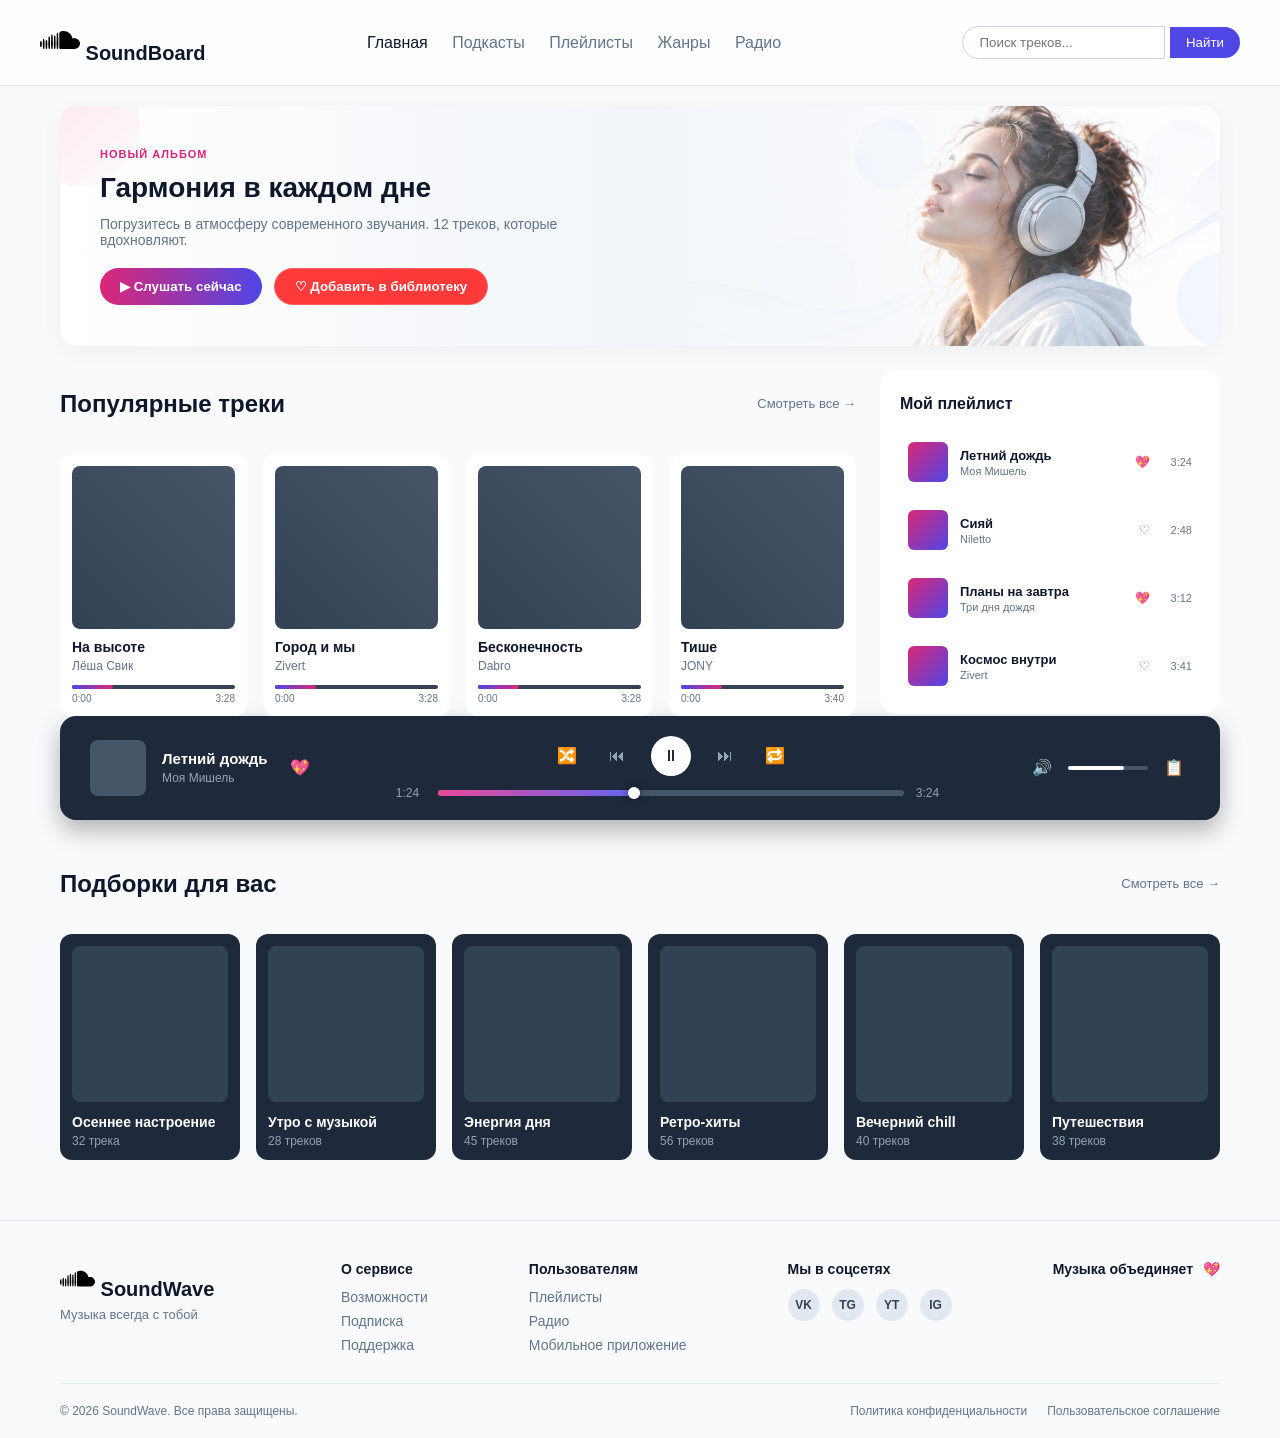
==== lab-6/index.html @ e3c17a2d "6" ====
<!DOCTYPE html>
<html lang="ru">
<head>
    <meta charset="UTF-8">
    <meta name="viewport" content="width=device-width, initial-scale=1.0">
    <title>SoundBoard - Музыкальный плеер</title>
    <link rel="stylesheet" href="css/style.css">
</head>
<body>

    <header class="site-header">
        <div class="logo">
            <span class="logo-icon"><img src="images/logo.svg"></span> SoundBoard
        </div>
        <nav class="nav-links">
            <a href="#" class="active">Главная</a>
            <a href="#">Подкасты</a>
            <a href="#">Плейлисты</a>
            <a href="#">Жанры</a>
            <a href="#">Радио</a>
        </nav>
        <div class="search-box">
            <input type="text" placeholder="Поиск треков...">
            <button class="btn-search">Найти</button>
        </div>
    </header>

    <main class="main-container">
        
        <section class="promo-banner">
            <div class="promo-banner-content">
                <span class="badge">НОВЫЙ АЛЬБОМ</span>
                <h1>Гармония в каждом дне</h1>
                <p>Погрузитесь в атмосферу современного звучания. 12 треков, которые вдохновляют.</p>
                <div class="banner-buttons">
                    <button class="btn-primary" tabindex="0">▶ Слушать сейчас</button>
                    <button class="btn-secondary" tabindex="0">♡ Добавить в библиотеку</button>
                </div>
            </div>
        </section>

        <div class="content-layout">
            
            <section class="tracks-section">
                <div class="section-header">
                    <h2>Популярные треки</h2>
                    <a href="#" class="see-all">Смотреть все →</a>
                </div>
                
                <div class="tracks-grid">
                    <div class="track-card" tabindex="0">
                        <div class="track-cover-wrapper">
                            <div class="track-cover-placeholder"></div>
                            <button class="card-play-btn" tabindex="0">▶</button>
                        </div>
                        <div class="track-info">
                            <h3>На высоте</h3>
                            <p>Лёша Свик</p>
                        </div>
                        <div class="track-audio-control">
                            <div class="mini-progress-bar" tabindex="0">
                                <div class="mini-progress-fill animated-progress"></div>
                            </div>
                            <div class="track-time">
                                <span>0:00</span>
                                <span>3:28</span>
                            </div>
                        </div>
                    </div>

                    <div class="track-card" tabindex="0">
                        <div class="track-cover-wrapper">
                            <div class="track-cover-placeholder"></div>
                            <button class="card-play-btn" tabindex="0">▶</button>
                        </div>
                        <div class="track-info">
                            <h3>Город и мы</h3>
                            <p>Zivert</p>
                        </div>
                        <div class="track-audio-control">
                            <div class="mini-progress-bar" tabindex="0">
                                <div class="mini-progress-fill"></div>
                            </div>
                            <div class="track-time">
                                <span>0:00</span>
                                <span>3:28</span>
                            </div>
                        </div>
                    </div>

                    <div class="track-card" tabindex="0">
                        <div class="track-cover-wrapper">
                            <div class="track-cover-placeholder"></div>
                            <button class="card-play-btn" tabindex="0">▶</button>
                        </div>
                        <div class="track-info">
                            <h3>Бесконечность</h3>
                            <p>Dabro</p>
                        </div>
                        <div class="track-audio-control">
                            <div class="mini-progress-bar" tabindex="0">
                                <div class="mini-progress-fill"></div>
                            </div>
                            <div class="track-time">
                                <span>0:00</span>
                                <span>3:28</span>
                            </div>
                        </div>
                    </div>

                    <div class="track-card" tabindex="0">
                        <div class="track-cover-wrapper">
                            <div class="track-cover-placeholder"></div>
                            <button class="card-play-btn" tabindex="0">▶</button>
                        </div>
                        <div class="track-info">
                            <h3>Тише</h3>
                            <p>JONY</p>
                        </div>
                        <div class="track-audio-control">
                            <div class="mini-progress-bar" tabindex="0">
                                <div class="mini-progress-fill"></div>
                            </div>
                            <div class="track-time">
                                <span>0:00</span>
                                <span>3:40</span>
                            </div>
                        </div>
                    </div>
                </div>
            </section>

            <aside class="sidebar-playlist">
                <div class="sidebar-header">
                    <h2>Мой плейлист</h2>
                    <button class="btn-add-playlist" tabindex="0">+</button>
                </div>
                <ul class="playlist-tracks">
                    <li class="playlist-item" tabindex="0">
                        <div class="mini-cover"></div>
                        <div class="playlist-info">
                            <h4>Летний дождь</h4>
                            <p>Моя Мишель</p>
                        </div>
                        <span class="like-icon">💖</span>
                        <span class="playlist-time">3:24</span>
                    </li>
                    <li class="playlist-item" tabindex="0">
                        <div class="mini-cover"></div>
                        <div class="playlist-info">
                            <h4>Сияй</h4>
                            <p>Niletto</p>
                        </div>
                        <span class="like-icon">♡</span>
                        <span class="playlist-time">2:48</span>
                    </li>
                    <li class="playlist-item" tabindex="0">
                        <div class="mini-cover"></div>
                        <div class="playlist-info">
                            <h4>Планы на завтра</h4>
                            <p>Три дня дождя</p>
                        </div>
                        <span class="like-icon">💖</span>
                        <span class="playlist-time">3:12</span>
                    </li>
                    <li class="playlist-item" tabindex="0">
                        <div class="mini-cover"></div>
                        <div class="playlist-info">
                            <h4>Космос внутри</h4>
                            <p>Zivert</p>
                        </div>
                        <span class="like-icon">♡</span>
                        <span class="playlist-time">3:41</span>
                    </li>
                </ul>
            </aside>

        </div>

        <footer class="player-panel">
            <div class="player-track-info">
                <div class="player-mini-cover" style="background-image: url('images/player-cover.png');"></div>
                <div class="player-text">
                    <h4>Летний дождь</h4>
                    <p>Моя Мишель</p>
                </div>
                <button class="btn-heart-active" tabindex="0">💖</button>
            </div>

            <div class="player-controls-block">
                <div class="player-buttons">
                    <button class="btn-icon" tabindex="0" title="Перемешать">🔀</button>
                    <button class="btn-icon" tabindex="0" title="Назад">⏮</button>
                    <button class="btn-play-pause" tabindex="0" title="Пауза">⏸</button>
                    <button class="btn-icon" tabindex="0" title="Вперед">⏭</button>
                    <button class="btn-icon" tabindex="0" title="Повторить">🔁</button>
                </div>
                <div class="player-progress-container">
                    <span class="player-time">1:24</span>
                    <div class="player-progress-bar" tabindex="0">
                        <div class="player-progress-fill"></div>
                    </div>
                    <span class="player-time">3:24</span>
                </div>
            </div>

            <div class="player-volume-block">
                <button class="btn-icon" tabindex="0">🔊</button>
                <div class="player-volume-bar" tabindex="0">
                    <div class="player-volume-fill"></div>
                </div>
                <button class="btn-icon" tabindex="0" title="Очередь">📋</button>
            </div>
        </footer>

        <section class="selections-section">
            <div class="section-header">
                <h2>Подборки для вас</h2>
                <a href="#" class="see-all">Смотреть все →</a>
            </div>
            
            <div class="selections-grid">
                <div class="selection-card" tabindex="0">
                    <div class="selection-cover" style="background-image: url('images/select1.png');">
                        <button class="selection-play-btn" tabindex="0">▶</button>
                    </div>
                    <div class="selection-info">
                        <h3>Осеннее настроение</h3>
                        <p>32 трека</p>
                    </div>
                </div>
                <div class="selection-card" tabindex="0">
                    <div class="selection-cover" style="background-image: url('images/select2.png');">
                        <button class="selection-play-btn" tabindex="0">▶</button>
                    </div>
                    <div class="selection-info">
                        <h3>Утро с музыкой</h3>
                        <p>28 треков</p>
                    </div>
                </div>

                <div class="selection-card" tabindex="0">
                    <div class="selection-cover" style="background-image: url('images/select3.png');">
                        <button class="selection-play-btn" tabindex="0">▶</button>
                    </div>
                    <div class="selection-info">
                        <h3>Энергия дня</h3>
                        <p>45 треков</p>
                    </div>
                </div>
                
                <div class="selection-card" tabindex="0">
                    <div class="selection-cover" style="background-image: url('images/select4.png');">
                        <button class="selection-play-btn" tabindex="0">▶</button>
                    </div>
                    <div class="selection-info">
                        <h3>Ретро-хиты</h3>
                        <p>56 треков</p>
                    </div>
                </div>
              
                <div class="selection-card" tabindex="0">
                    <div class="selection-cover" style="background-image: url('images/select5.png');">
                        <button class="selection-play-btn" tabindex="0">▶</button>
                    </div>
                    <div class="selection-info">
                        <h3>Вечерний chill</h3>
                        <p>40 треков</p>
                    </div>
                </div>
              
                <div class="selection-card" tabindex="0">
                    <div class="selection-cover" style="background-image: url('images/select6.png');">
                        <button class="selection-play-btn" tabindex="0">▶</button>
                    </div>
                    <div class="selection-info">
                        <h3>Путешествия</h3>
                        <p>38 треков</p>
                    </div>
                </div>
            </div>
        </section>
    </main>

    <footer class="site-footer">
        <div class="footer-top">
            <div class="footer-brand">
                <div class="footer-logo">
                    <span class="footer-logo-icon"><img src="images/logo.svg"></span> SoundWave
                </div>
                <p class="footer-tagline">Музыка всегда с тобой</p>
            </div>
            
            <div class="footer-links-column">
                <h4>О сервисе</h4>
                <ul>
                    <li><a href="#">Возможности</a></li>
                    <li><a href="#">Подписка</a></li>
                    <li><a href="#">Поддержка</a></li>
                </ul>
            </div>

            <div class="footer-links-column">
                <h4>Пользователям</h4>
                <ul>
                    <li><a href="#">Плейлисты</a></li>
                    <li><a href="#">Радио</a></li>
                    <li><a href="#">Мобильное приложение</a></li>
                </ul>
            </div>

            <div class="footer-socials-column">
                <h4>Мы в соцсетях</h4>
                <div class="social-icons">
                    <a href="#" class="social-icon">VK</a>
                    <a href="#" class="social-icon">TG</a>
                    <a href="#" class="social-icon">YT</a>
                    <a href="#" class="social-icon">IG</a>
                </div>
            </div>

            <div class="footer-status-column">
                <span class="status-text">Музыка объединяет <span class="heart-pulse">💖</span></span>
            </div>
        </div>

        <div class="footer-bottom">
            <p>© 2026 SoundWave. Все права защищены.</p>
            <div class="footer-bottom-links">
                <a href="#">Политика конфиденциальности</a>
                <a href="#">Пользовательское соглашение</a>
            </div>
        </div>
    </footer>


</body>
</html>
---- lab-6/css/style.css ----
:root {
    --color-bg: #f8fafc;          
    --color-surface: #ffffff;     
    --color-primary: #4f46e5;    
    --color-accent: #db2777;     
    --color-text: #0f172a;        
    --color-text-muted: #64748b;  
    --gradient-banner: linear-gradient(90deg, #ffffff 0%, #f1f5f9 50%, rgba(241,245,249,0.3) 80%, transparent 100%);
}

body {
    background-color: var(--color-bg);
    color: var(--color-text);
    font-family: Arial, sans-serif;
    margin: 0;
    padding: 0;
}

.main-container {
    max-width: 1200px;
    margin: 0 auto;
    padding: 20px;
    box-sizing: border-box;
}

.site-header {
    display: flex;
    justify-content: space-between;
    align-items: center;
    padding: 20px 40px;
    background-color: rgba(255, 255, 255, 0.8);
    border-bottom: 1px solid #e2e8f0;
}

.logo {
    font-size: 20px;
    font-weight: bold;
}

.logo img {
    height: 40px;
}

.nav-links a {
    color: var(--color-text-muted);
    text-decoration: none;
    margin-right: 20px;
    font-weight: 500;
    transition: color 0.2s;
}

.nav-links a.active, .nav-links a:hover {
    color: var(--color-text);
}

.search-box input {
    padding: 8px 16px;
    border-radius: 20px 0 0 20px;
    background: #ffffff;
    border: 1px solid #cbd5e1;
    color: #0f172a;
    outline: none;
}

.btn-search {
    padding: 8px 16px;
    border-radius: 0 20px 20px 0;
    border: none;
    background: var(--color-primary);
    color: white;
    cursor: pointer;
}

.promo-banner {
    background: var(--gradient-banner), url("../images/promo.png") no-repeat right center / contain;
    background-color: #ffffff;
    color: #0f172a; 
    box-shadow: 0 4px 20px rgba(0, 0, 0, 0.05);
    border-radius: 16px;
    padding: 40px;  
    height: 240px;       
    display: flex;
    align-items: center;
    margin-bottom: 24px;
    overflow: hidden;    
    box-sizing: border-box;
}

.promo-banner {
    position: relative;
}
.promo-banner::before {
    content: '';
    position: absolute;
    top: -40px;
    left: -40px;
    width: 120px;
    height: 120px;
    background: linear-gradient(135deg, var(--color-accent), transparent);
    opacity: 0.15;
    border-radius: 50%;
    pointer-events: none;
}

.promo-banner-content {
    max-width: 50%;
    display: flex;
    flex-direction: column;
    gap: 8px;
}

.promo-banner-content h1 { margin: 4px 0; font-size: 28px; }
.promo-banner-content p { color: var(--color-text-muted); margin: 0 0 12px 0; font-size: 14px; }

.badge {
    font-size: 11px;
    letter-spacing: 1px;
    color: var(--color-accent);
    font-weight: bold;
}

.banner-buttons { display: flex; gap: 12px; }
.banner-buttons button {
    padding: 10px 20px;
    border-radius: 20px;
    border: none;
    cursor: pointer;
    font-weight: bold;
    transition: transform 0.2s ease, box-shadow 0.2s ease;
}

.btn-primary { background: linear-gradient(90deg, var(--color-accent), var(--color-primary)); color: white; }
.btn-secondary { background: rgba(255, 0, 0, 0.767); color: white; border: 1px solid rgba(255,255,255,0.2) !important; }

.banner-buttons button:hover, .banner-buttons button:focus {
    outline: none;
    transform: scale(1.05); 
    box-shadow: 0 4px 15px rgba(236, 72, 153, 0.4);
}

.content-layout {
    display: grid;
    grid-template-columns: 1fr 340px; 
    gap: 24px;
    align-items: start;
}

.section-header {
    display: flex;
    justify-content: space-between;
    align-items: center;
    margin-bottom: 16px;
}
.see-all { color: var(--color-text-muted); text-decoration: none; font-size: 13px; }
.see-all:hover { color: white; }

.tracks-grid {
    display: grid;
    grid-template-columns: repeat(4, 1fr); 
    gap: 16px;
}

.track-card {
    background: var(--color-surface);
    border-radius: 12px;
    padding: 12px;
    box-sizing: border-box;
    display: flex;
    flex-direction: column;
    transition: transform 0.3s cubic-bezier(0.25, 0.8, 0.25, 1), box-shadow 0.3s ease;
}

.track-card:hover, .track-card:focus {
    outline: none;
    transform: translateY(-4px) scale(1.02);
    box-shadow: 0 8px 20px rgba(0, 0, 0, 0.4), 0 0 0 2px var(--color-primary);
}

.track-cover-wrapper {
    position: relative;
    width: 100%;
    aspect-ratio: 1 / 1;
    border-radius: 8px;
    overflow: hidden;
    margin-bottom: 10px;
}

.track-cover-placeholder {
    width: 100%;
    height: 100%;
    background: linear-gradient(45deg, #334155, #475569);
}

.card-play-btn {
    position: absolute;
    top: 50%; left: 50%;
    transform: translate(-50%, -50%) scale(0.8);
    width: 40px; height: 40px;
    border-radius: 50%; border: none;
    background: var(--color-primary);
    color: white; font-size: 14px;
    display: flex; align-items: center; justify-content: center;
    cursor: pointer; opacity: 0;
    transition: opacity 0.2s, transform 0.2s;
}

.track-card:hover .card-play-btn, .track-card:focus .card-play-btn {
    opacity: 1;
    transform: translate(-50%, -50%) scale(1);
}


.track-info h3 { font-size: 14px; margin: 0 0 4px 0; color: var(--color-text); }
.track-info p { font-size: 12px; margin: 0 0 12px 0; color: var(--color-text-muted); }

.track-audio-control {
    margin-top: auto;
    display: flex;
    flex-direction: column;
    gap: 4px;
}

.mini-progress-bar {
    width: 100%; height: 4px;
    background: #334155; border-radius: 2px;
    position: relative; cursor: pointer;
}

.mini-progress-fill {
    width: 25%; height: 100%;
    background: linear-gradient(90deg, var(--color-primary), var(--color-accent));
    border-radius: 2px;
}

.animated-progress {
    animation: playProgress 8s linear infinite alternate;
}

.track-time {
    display: flex; justify-content: space-between;
    font-size: 10px; color: var(--color-text-muted);
}

.sidebar-playlist {
    background: var(--color-surface);
    border-radius: 16px;
    padding: 20px;
    box-sizing: border-box;
}

.sidebar-header {
    display: flex; justify-content: space-between; align-items: center;
    margin-bottom: 16px;
}
.sidebar-header h2 { font-size: 16px; margin: 0; }
.btn-add-playlist {
    background: rgba(255,255,255,0.1); border: none; color: white;
    width: 28px; height: 28px; border-radius: 50%; cursor: pointer;
    font-size: 16px; display: flex; align-items: center; justify-content: center;
}
.btn-add-playlist:hover { background: rgba(255,255,255,0.2); }

.playlist-tracks {
    list-style: none; /* Убрали точки маркеров */
    padding: 0; margin: 0;
    display: flex; flex-direction: column; gap: 12px;
}

.playlist-item {
    display: flex; align-items: center; gap: 12px;
    padding: 8px; border-radius: 8px;
    cursor: pointer;
    transition: background 0.2s;
}
.playlist-item:hover, .playlist-item:focus {
    background: rgba(255, 255, 255, 0.05);
    outline: none;
}

.mini-cover {
    width: 40px; height: 40px; border-radius: 6px;
    background: linear-gradient(135deg, var(--color-accent), var(--color-primary));
}

.player-panel {
    background-color: #1e293b; /* Темный фон панели */
    border-radius: 16px;
    padding: 20px 30px;
    display: flex;
    align-items: center;
    justify-content: space-between;
    margin-bottom: 30px;
    box-shadow: 0 10px 25px rgba(0, 0, 0, 0.3);
}

.player-track-info {
    display: flex;
    align-items: center;
    gap: 16px;
    min-width: 220px;
}

.player-mini-cover {
    width: 56px;
    height: 56px;
    border-radius: 8px;
    background-color: #475569;
    background-size: cover;
    background-position: center;
}

.player-text h4 { margin: 0 0 4px 0; font-size: 15px; color: #ffffff; }
.player-text p { margin: 0; font-size: 12px; color: #94a3b8; }
.btn-heart-active { background: none; border: none; font-size: 16px; cursor: pointer; }

.player-controls-block {
    flex-grow: 1;
    max-width: 550px;
    display: flex;
    flex-direction: column;
    align-items: center;
    gap: 10px;
}

.player-buttons {
    display: flex;
    align-items: center;
    gap: 20px;
}

.btn-icon {
    background: none;
    border: none;
    color: #94a3b8;
    font-size: 16px;
    cursor: pointer;
    transition: color 0.2s, transform 0.2s;
}
.btn-icon:hover, .btn-icon:focus { color: #ffffff; transform: scale(1.1); outline: none; }

.btn-play-pause {
    background: #ffffff;
    color: #1e293b;
    border: none;
    width: 40px;
    height: 40px;
    border-radius: 50%;
    font-size: 16px;
    cursor: pointer;
    display: flex;
    align-items: center;
    justify-content: center;
    transition: transform 0.2s;
    /* Пульсирующая анимация по keyframes из задания */
    animation: pulsePlayButton 2.5s infinite;
}
.btn-play-pause:hover, .btn-play-pause:focus { transform: scale(1.1); outline: none; }

.player-progress-container {
    width: 100%;
    display: flex;
    align-items: center;
    gap: 12px;
}
.player-time { font-size: 12px; color: #94a3b8; min-width: 30px; }

.player-progress-bar {
    flex-grow: 1;
    height: 6px;
    background: #475569;
    border-radius: 3px;
    position: relative;
    cursor: pointer;
}
.player-progress-bar:focus { outline: 1px solid #ffffff; }

.player-progress-fill {
    width: 42%; /* Имитация текущего прогресса */
    height: 100%;
    background: linear-gradient(90deg, #ec4899, #6366f1);
    border-radius: 3px;
    position: relative;
}
/* Белый ползунок-кружок (выполнен псевдоэлементом ::after по заданию) */
.player-progress-fill::after {
    content: '';
    position: absolute;
    right: -6px;
    top: 50%;
    transform: translateY(-50%);
    width: 12px;
    height: 12px;
    background: #ffffff;
    border-radius: 50%;
    box-shadow: 0 0 8px rgba(0, 0, 0, 0.5);
}

.player-volume-block {
    display: flex;
    align-items: center;
    gap: 10px;
    min-width: 160px;
}
.player-volume-bar { width: 80px; height: 4px; background: #475569; border-radius: 2px; cursor: pointer; }
.player-volume-fill { width: 70%; height: 100%; background: #ffffff; border-radius: 2px; }

/* ================= СТИЛИ ДЛЯ СЕКЦИИ ПОДБОРОК = "ПОДБОРКИ ДЛЯ ВАС" ================= */
.selections-section {
    margin-bottom: 40px;
}

.selections-grid {
    display: grid;
    grid-template-columns: repeat(6, 1fr); /* Ровно 6 колонок под макет */
    gap: 16px;
    margin-top: 16px;
}

.selection-card {
    background-color: #1e293b;
    border-radius: 12px;
    padding: 12px;
    box-sizing: border-box;
    display: flex;
    flex-direction: column;
    transition: transform 0.3s cubic-bezier(0.25, 0.8, 0.25, 1), box-shadow 0.3s ease;
}

/* Ховер эффекты без изменения размеров сетки (из условий варианта) */
.selection-card:hover, .selection-card:focus {
    outline: none;
    transform: translateY(-5px);
    box-shadow: 0 10px 20px rgba(0,0,0,0.3), 0 0 0 2px #6366f1;
}

.selection-cover {
    width: 100%;
    aspect-ratio: 1 / 1;
    border-radius: 8px;
    background-color: #334155;
    background-size: cover;
    background-position: center;
    position: relative;
    margin-bottom: 12px;
}

/* Кнопка Play по центру карточки при наведении */
.selection-play-btn {
    position: absolute;
    bottom: 10px; right: 10px;
    width: 36px; height: 36px;
    border-radius: 50%; border: none;
    background: #6366f1; color: white;
    display: flex; align-items: center; justify-content: center;
    cursor: pointer; opacity: 0;
    transform: scale(0.8);
    transition: opacity 0.2s, transform 0.2s;
}
.selection-card:hover .selection-play-btn, .selection-card:focus .selection-play-btn {
    opacity: 1;
    transform: scale(1);
}
.selection-play-btn:hover { background: #4f46e5; transform: scale(1.1) !important; }

.selection-info h3 { font-size: 14px; margin: 0 0 4px 0; color: #ffffff; }
.selection-info p { font-size: 12px; margin: 0; color: #94a3b8; }

.footer-logo img {
    height: 35px;
}

.site-footer {
    background-color: #f8fafc; 
    color: #334155;
    padding: 40px 60px 20px 60px;
    border-top: 1px solid #e2e8f0;
    font-size: 14px;
}

.footer-top {
    display: flex;
    justify-content: space-between;
    align-items: flex-start;
    flex-wrap: wrap;
    gap: 30px;
    padding-bottom: 30px;
    border-bottom: 1px solid #e2e8f0;
}

.footer-brand { min-width: 180px; }
.footer-logo { font-size: 20px; font-weight: bold; color: #0f172a; margin-bottom: 6px; }
.footer-tagline { color: #64748b; margin: 0; font-size: 13px; }

.footer-links-column h4, .footer-socials-column h4 {
    font-size: 14px; color: #0f172a; margin: 0 0 12px 0; font-weight: bold;
}
.footer-links-column ul { list-style: none; padding: 0; margin: 0; display: flex; flex-direction: column; gap: 8px; }
.footer-links-column a { color: #64748b; text-decoration: none; transition: color 0.2s; }
.footer-links-column a:hover { color: #0f172a; }

.social-icons { display: flex; gap: 12px; }
.social-icon {
    width: 32px; height: 32px; border-radius: 50%; background: #e2e8f0;
    display: flex; align-items: center; justify-content: center;
    color: #334155; text-decoration: none; font-size: 12px; font-weight: bold;
    transition: background 0.2s;
}
.social-icon:hover { background: #cbd5e1; }

.footer-status-column {
    display: flex; align-items: center; font-weight: bold; color: #0f172a;
}
.heart-pulse { display: inline-block; margin-left: 6px; color: #ec4899; }

.footer-bottom {
    padding-top: 20px;
    display: flex;
    justify-content: space-between;
    align-items: center;
    font-size: 12px;
    color: #64748b;
}
.footer-bottom p { margin: 0; }
.footer-bottom-links { display: flex; gap: 20px; }
.footer-bottom-links a { color: #64748b; text-decoration: none; }
.footer-bottom-links a:hover { color: #0f172a; }

.playlist-info { flex-grow: 1; }
.playlist-info h4 { font-size: 13px; margin: 0 0 2px 0; color: var(--color-text); }
.playlist-info p { font-size: 11px; margin: 0; color: var(--color-text-muted); }

.like-icon { font-size: 12px; cursor: pointer; color: var(--color-text-muted); }
.playlist-item:hover .like-icon { color: var(--color-accent); }
.playlist-time { font-size: 11px; color: var(--color-text-muted); min-width: 30px; text-align: right; }

@keyframes pulsePlayButton {
    0% { box-shadow: 0 0 0 0 rgba(255, 255, 255, 0.4); }
    70% { box-shadow: 0 0 0 10px rgba(255, 255, 255, 0); }
    100% { box-shadow: 0 0 0 0 rgba(255, 255, 255, 0); }
}

@keyframes playProgress {
    0% { width: 10%; }
    100% { width: 90%; }
}
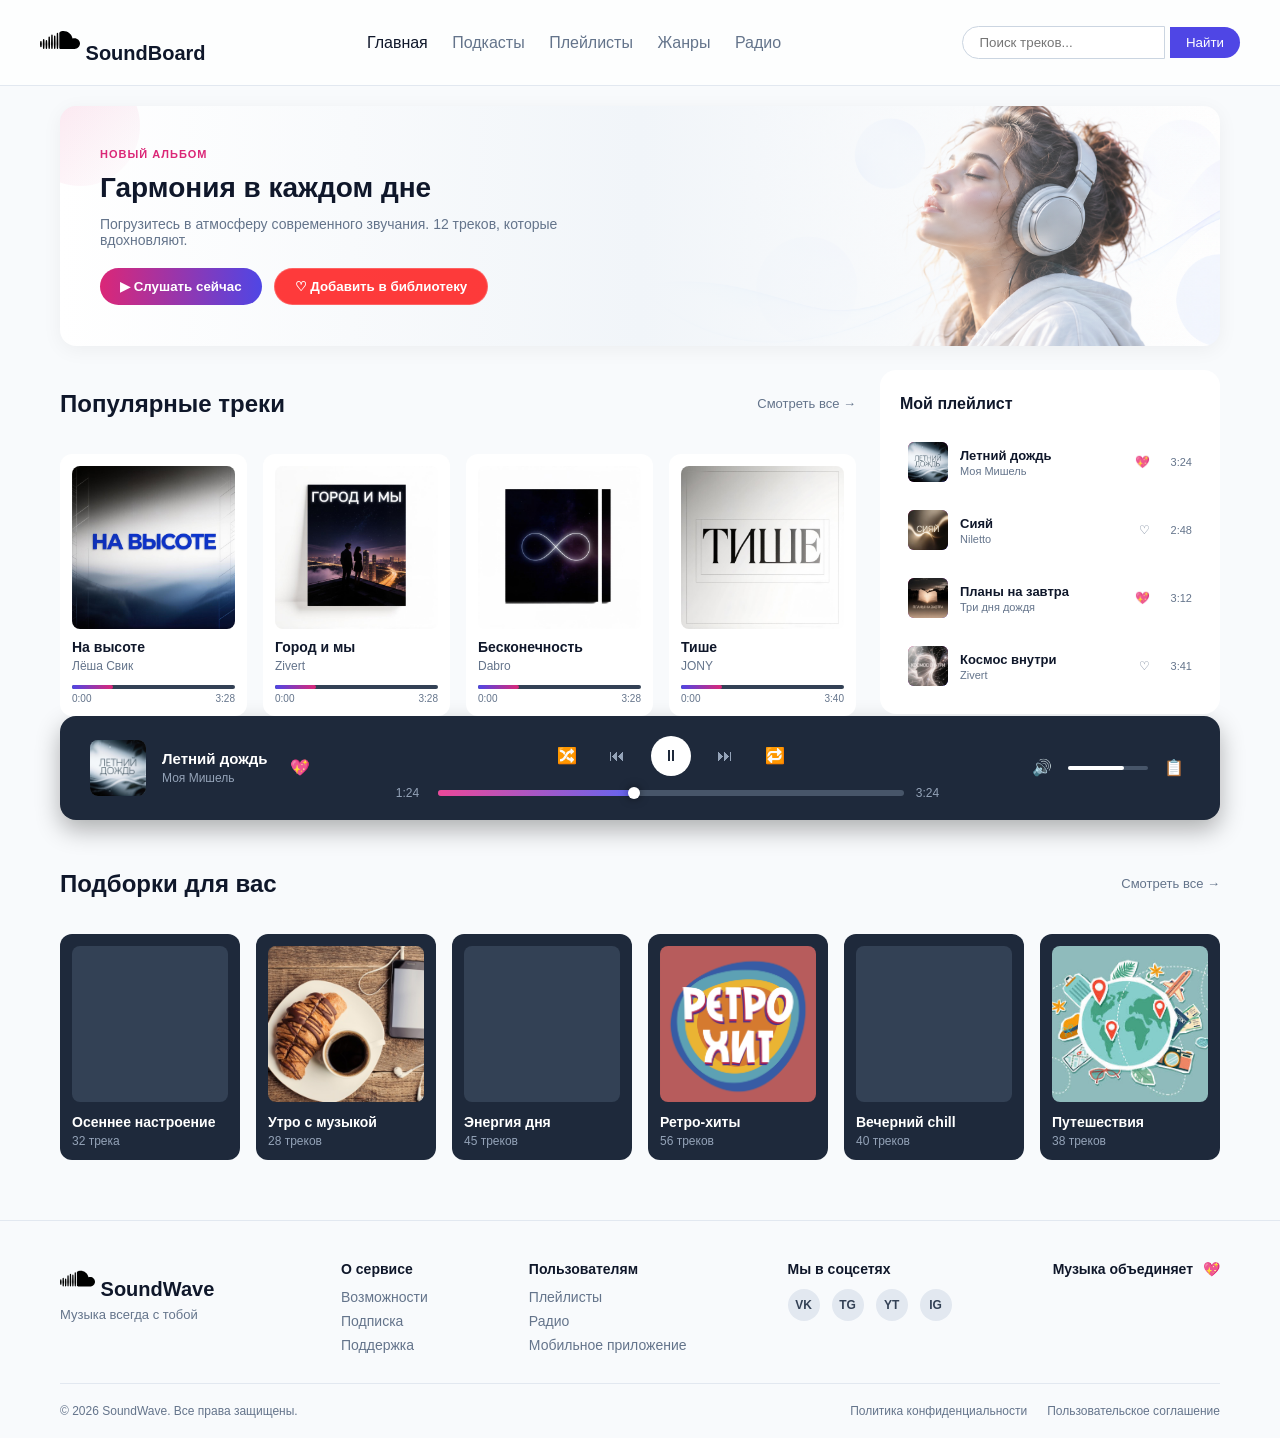
==== commit 823e2a52: "6" ====
--- a/lab-6/index.html
+++ b/lab-6/index.html
@@ -50,7 +50,7 @@
                 <div class="tracks-grid">
                     <div class="track-card" tabindex="0">
                         <div class="track-cover-wrapper">
-                            <div class="track-cover-placeholder"></div>
+                            <img src="images/vysote.jpeg" class="track-cover" alt="На высоте">
                             <button class="card-play-btn" tabindex="0">▶</button>
                         </div>
                         <div class="track-info">
@@ -70,7 +70,7 @@
 
                     <div class="track-card" tabindex="0">
                         <div class="track-cover-wrapper">
-                            <div class="track-cover-placeholder"></div>
+                            <img src="images/gorod.jpeg" class="track-cover" alt="Город и мы">
                             <button class="card-play-btn" tabindex="0">▶</button>
                         </div>
                         <div class="track-info">
@@ -90,7 +90,7 @@
 
                     <div class="track-card" tabindex="0">
                         <div class="track-cover-wrapper">
-                            <div class="track-cover-placeholder"></div>
+                            <img src="images/beskonech.jpeg" class="track-cover" alt="Бесконечность">
                             <button class="card-play-btn" tabindex="0">▶</button>
                         </div>
                         <div class="track-info">
@@ -110,7 +110,7 @@
 
                     <div class="track-card" tabindex="0">
                         <div class="track-cover-wrapper">
-                            <div class="track-cover-placeholder"></div>
+                            <img src="images/tishe.jpeg" class="track-cover" alt="Тише">
                             <button class="card-play-btn" tabindex="0">▶</button>
                         </div>
                         <div class="track-info">
@@ -137,7 +137,9 @@
                 </div>
                 <ul class="playlist-tracks">
                     <li class="playlist-item" tabindex="0">
-                        <div class="mini-cover"></div>
+                        <div class="mini-cover">
+                            <img src="images/dojd.jpeg" class="playlist-img" alt="Обложка">
+                        </div>
                         <div class="playlist-info">
                             <h4>Летний дождь</h4>
                             <p>Моя Мишель</p>
@@ -146,7 +148,9 @@
                         <span class="playlist-time">3:24</span>
                     </li>
                     <li class="playlist-item" tabindex="0">
-                        <div class="mini-cover"></div>
+                        <div class="mini-cover">
+                            <img src="images/siyay.jpeg" class="playlist-img" alt="Обложка">
+                        </div>
                         <div class="playlist-info">
                             <h4>Сияй</h4>
                             <p>Niletto</p>
@@ -155,7 +159,9 @@
                         <span class="playlist-time">2:48</span>
                     </li>
                     <li class="playlist-item" tabindex="0">
-                        <div class="mini-cover"></div>
+                        <div class="mini-cover">
+                            <img src="images/plans.jpeg" class="playlist-img" alt="Обложка">
+                        </div>
                         <div class="playlist-info">
                             <h4>Планы на завтра</h4>
                             <p>Три дня дождя</p>
@@ -164,7 +170,9 @@
                         <span class="playlist-time">3:12</span>
                     </li>
                     <li class="playlist-item" tabindex="0">
-                        <div class="mini-cover"></div>
+                        <div class="mini-cover">
+                            <img src="images/kosmos.jpeg" class="playlist-img" alt="Обложка">
+                        </div>
                         <div class="playlist-info">
                             <h4>Космос внутри</h4>
                             <p>Zivert</p>
@@ -179,7 +187,9 @@
 
         <footer class="player-panel">
             <div class="player-track-info">
-                <div class="player-mini-cover" style="background-image: url('images/player-cover.png');"></div>
+                <div class="player-mini-cover">
+                    <img src="images/dojd.jpeg" class="player-img" alt="Обложка текущего трека">
+                </div>
                 <div class="player-text">
                     <h4>Летний дождь</h4>
                     <p>Моя Мишель</p>
@@ -221,7 +231,7 @@
             
             <div class="selections-grid">
                 <div class="selection-card" tabindex="0">
-                    <div class="selection-cover" style="background-image: url('images/select1.png');">
+                    <div class="selection-cover" style="background-image: url('images/osen.png');">
                         <button class="selection-play-btn" tabindex="0">▶</button>
                     </div>
                     <div class="selection-info">
@@ -230,7 +240,7 @@
                     </div>
                 </div>
                 <div class="selection-card" tabindex="0">
-                    <div class="selection-cover" style="background-image: url('images/select2.png');">
+                    <div class="selection-cover" style="background-image: url('images/utro.jpg');">
                         <button class="selection-play-btn" tabindex="0">▶</button>
                     </div>
                     <div class="selection-info">
@@ -240,7 +250,7 @@
                 </div>
 
                 <div class="selection-card" tabindex="0">
-                    <div class="selection-cover" style="background-image: url('images/select3.png');">
+                    <div class="selection-cover" style="background-image: url('images/energia.png');">
                         <button class="selection-play-btn" tabindex="0">▶</button>
                     </div>
                     <div class="selection-info">
@@ -250,7 +260,7 @@
                 </div>
                 
                 <div class="selection-card" tabindex="0">
-                    <div class="selection-cover" style="background-image: url('images/select4.png');">
+                    <div class="selection-cover" style="background-image: url('images/retro.png');">
                         <button class="selection-play-btn" tabindex="0">▶</button>
                     </div>
                     <div class="selection-info">
@@ -260,7 +270,7 @@
                 </div>
               
                 <div class="selection-card" tabindex="0">
-                    <div class="selection-cover" style="background-image: url('images/select5.png');">
+                    <div class="selection-cover" style="background-image: url('images/chill.png');">
                         <button class="selection-play-btn" tabindex="0">▶</button>
                     </div>
                     <div class="selection-info">
@@ -270,7 +280,7 @@
                 </div>
               
                 <div class="selection-card" tabindex="0">
-                    <div class="selection-cover" style="background-image: url('images/select6.png');">
+                    <div class="selection-cover" style="background-image: url('images/travel.jfif');">
                         <button class="selection-play-btn" tabindex="0">▶</button>
                     </div>
                     <div class="selection-info">
--- a/lab-6/css/style.css
+++ b/lab-6/css/style.css
@@ -170,6 +170,12 @@
     transition: transform 0.3s cubic-bezier(0.25, 0.8, 0.25, 1), box-shadow 0.3s ease;
 }
 
+.track-cover {
+    width: 100%;
+    height: 100%;
+    object-fit: cover;
+}
+
 .track-card:hover, .track-card:focus {
     outline: none;
     transform: translateY(-4px) scale(1.02);
@@ -241,6 +247,13 @@
     font-size: 10px; color: var(--color-text-muted);
 }
 
+.playlist-img {
+    width: 100%;
+    height: 100%;
+    object-fit: cover; 
+    border-radius: 6px; 
+}
+
 .sidebar-playlist {
     background: var(--color-surface);
     border-radius: 16px;
@@ -261,7 +274,7 @@
 .btn-add-playlist:hover { background: rgba(255,255,255,0.2); }
 
 .playlist-tracks {
-    list-style: none; /* Убрали точки маркеров */
+    list-style: none; 
     padding: 0; margin: 0;
     display: flex; flex-direction: column; gap: 12px;
 }
@@ -282,8 +295,15 @@
     background: linear-gradient(135deg, var(--color-accent), var(--color-primary));
 }
 
+.player-img {
+    width: 100%;
+    height: 100%;
+    object-fit: cover; 
+    border-radius: 8px; 
+}
+
 .player-panel {
-    background-color: #1e293b; /* Темный фон панели */
+    background-color: #1e293b; 
     border-radius: 16px;
     padding: 20px 30px;
     display: flex;
@@ -351,7 +371,6 @@
     align-items: center;
     justify-content: center;
     transition: transform 0.2s;
-    /* Пульсирующая анимация по keyframes из задания */
     animation: pulsePlayButton 2.5s infinite;
 }
 .btn-play-pause:hover, .btn-play-pause:focus { transform: scale(1.1); outline: none; }
@@ -375,13 +394,13 @@
 .player-progress-bar:focus { outline: 1px solid #ffffff; }
 
 .player-progress-fill {
-    width: 42%; /* Имитация текущего прогресса */
+    width: 42%; 
     height: 100%;
     background: linear-gradient(90deg, #ec4899, #6366f1);
     border-radius: 3px;
     position: relative;
 }
-/* Белый ползунок-кружок (выполнен псевдоэлементом ::after по заданию) */
+
 .player-progress-fill::after {
     content: '';
     position: absolute;
@@ -404,14 +423,13 @@
 .player-volume-bar { width: 80px; height: 4px; background: #475569; border-radius: 2px; cursor: pointer; }
 .player-volume-fill { width: 70%; height: 100%; background: #ffffff; border-radius: 2px; }
 
-/* ================= СТИЛИ ДЛЯ СЕКЦИИ ПОДБОРОК = "ПОДБОРКИ ДЛЯ ВАС" ================= */
 .selections-section {
     margin-bottom: 40px;
 }
 
 .selections-grid {
     display: grid;
-    grid-template-columns: repeat(6, 1fr); /* Ровно 6 колонок под макет */
+    grid-template-columns: repeat(6, 1fr); 
     gap: 16px;
     margin-top: 16px;
 }
@@ -426,7 +444,6 @@
     transition: transform 0.3s cubic-bezier(0.25, 0.8, 0.25, 1), box-shadow 0.3s ease;
 }
 
-/* Ховер эффекты без изменения размеров сетки (из условий варианта) */
 .selection-card:hover, .selection-card:focus {
     outline: none;
     transform: translateY(-5px);
@@ -444,7 +461,6 @@
     margin-bottom: 12px;
 }
 
-/* Кнопка Play по центру карточки при наведении */
 .selection-play-btn {
     position: absolute;
     bottom: 10px; right: 10px;
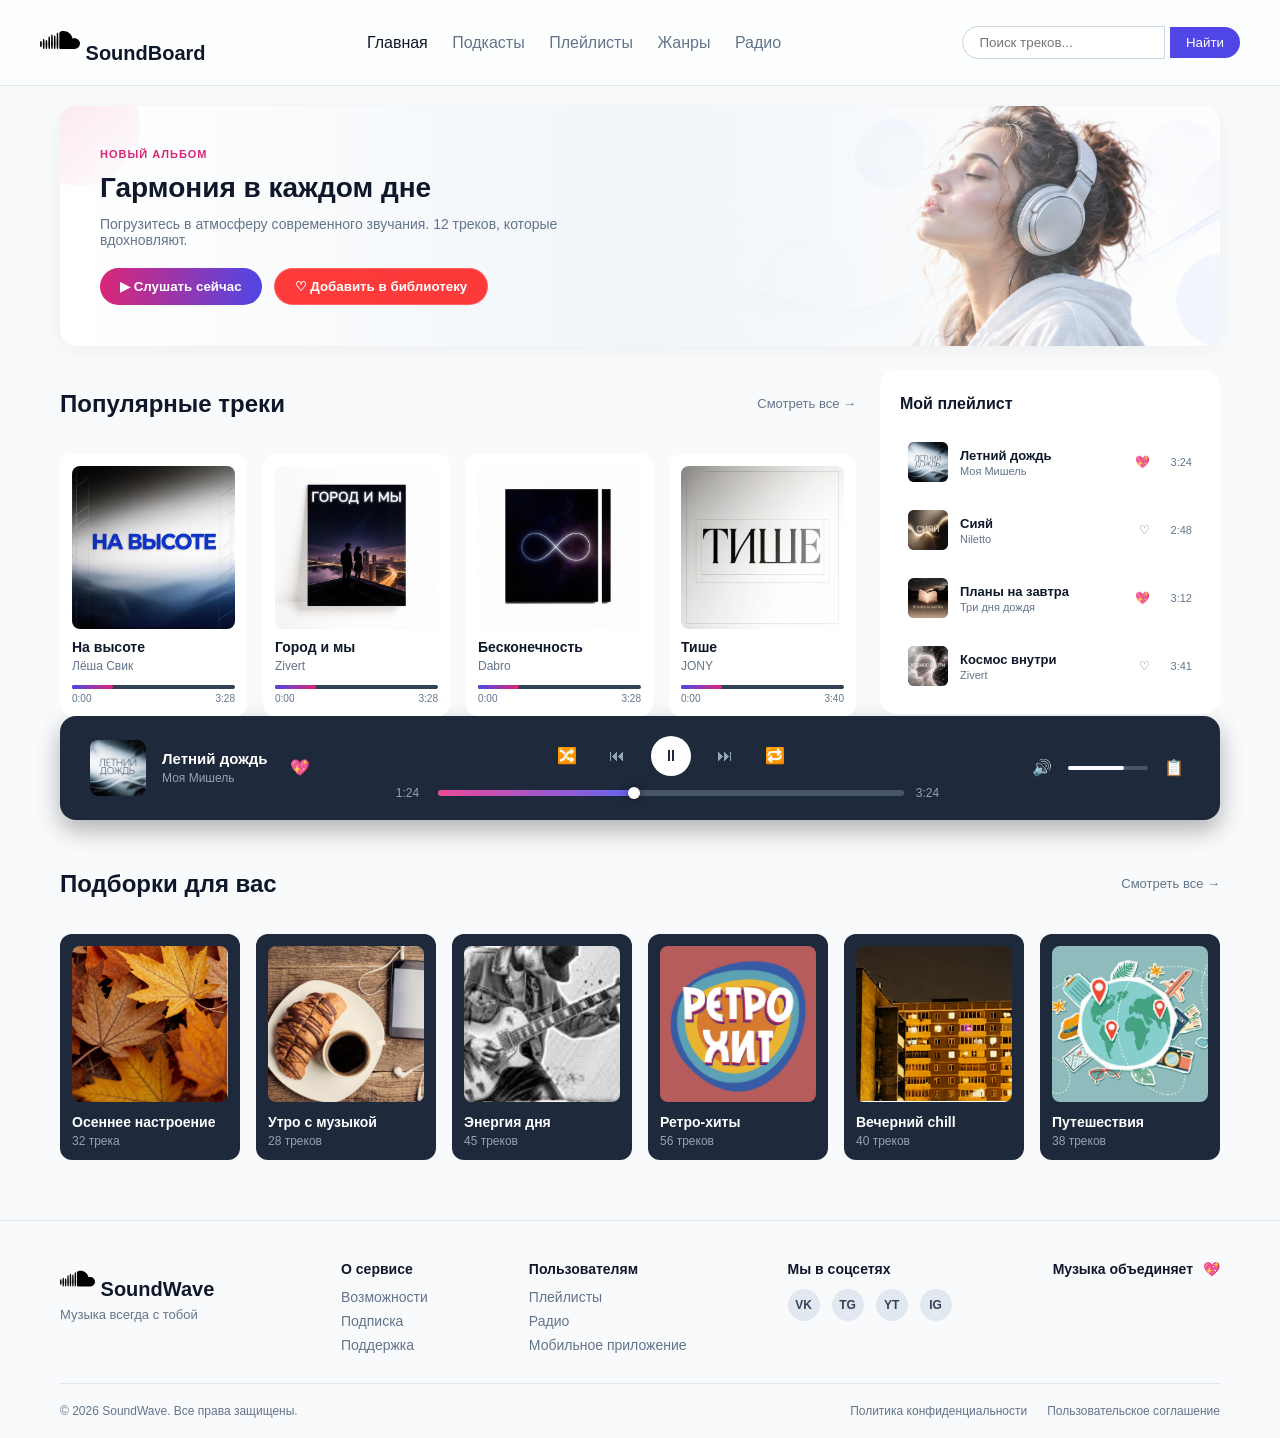
==== commit 8bf188c4: "6" ====
--- a/lab-6/index.html
+++ b/lab-6/index.html
@@ -231,7 +231,7 @@
             
             <div class="selections-grid">
                 <div class="selection-card" tabindex="0">
-                    <div class="selection-cover" style="background-image: url('images/osen.png');">
+                    <div class="selection-cover" style="background-image: url('images/osen.PNG');">
                         <button class="selection-play-btn" tabindex="0">▶</button>
                     </div>
                     <div class="selection-info">
@@ -250,7 +250,7 @@
                 </div>
 
                 <div class="selection-card" tabindex="0">
-                    <div class="selection-cover" style="background-image: url('images/energia.png');">
+                    <div class="selection-cover" style="background-image: url('images/energia.PNG');">
                         <button class="selection-play-btn" tabindex="0">▶</button>
                     </div>
                     <div class="selection-info">
@@ -270,7 +270,7 @@
                 </div>
               
                 <div class="selection-card" tabindex="0">
-                    <div class="selection-cover" style="background-image: url('images/chill.png');">
+                    <div class="selection-cover" style="background-image: url('images/chill.PNG');">
                         <button class="selection-play-btn" tabindex="0">▶</button>
                     </div>
                     <div class="selection-info">
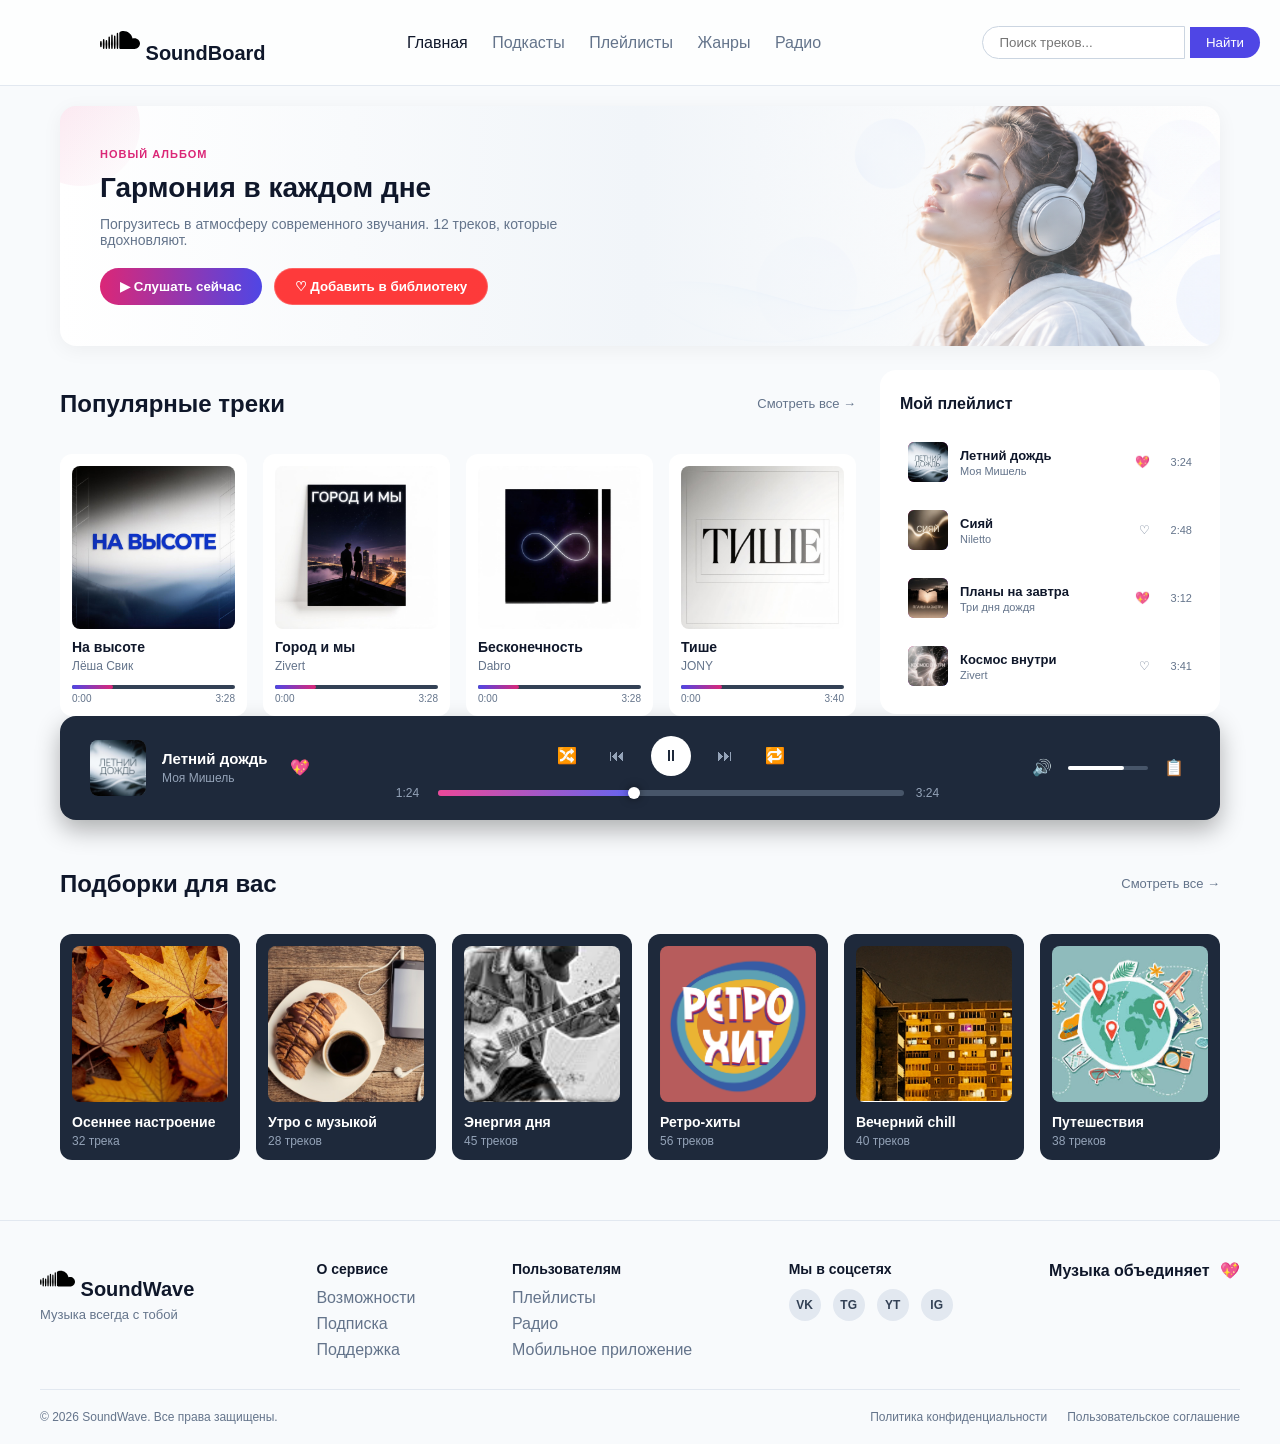
==== commit 5f15b324: "6" ====
--- a/lab-6/index.html
+++ b/lab-6/index.html
@@ -9,19 +9,21 @@
 <body>
 
     <header class="site-header">
-        <div class="logo">
-            <span class="logo-icon"><img src="images/logo.svg"></span> SoundBoard
-        </div>
-        <nav class="nav-links">
-            <a href="#" class="active">Главная</a>
-            <a href="#">Подкасты</a>
-            <a href="#">Плейлисты</a>
-            <a href="#">Жанры</a>
-            <a href="#">Радио</a>
-        </nav>
-        <div class="search-box">
-            <input type="text" placeholder="Поиск треков...">
-            <button class="btn-search">Найти</button>
+        <div class="header-container">
+            <div class="logo">
+                <span class="logo-icon"><img src="images/logo.svg"></span> SoundBoard
+            </div>
+            <nav class="nav-links">
+                <a href="#" class="active">Главная</a>
+                <a href="#">Подкасты</a>
+                <a href="#">Плейлисты</a>
+                <a href="#">Жанры</a>
+                <a href="#">Радио</a>
+            </nav>
+            <div class="search-box">
+                <input type="text" placeholder="Поиск треков...">
+                <button class="btn-search">Найти</button>
+            </div>
         </div>
     </header>
 
@@ -293,52 +295,54 @@
     </main>
 
     <footer class="site-footer">
-        <div class="footer-top">
-            <div class="footer-brand">
-                <div class="footer-logo">
-                    <span class="footer-logo-icon"><img src="images/logo.svg"></span> SoundWave
-                </div>
-                <p class="footer-tagline">Музыка всегда с тобой</p>
-            </div>
-            
-            <div class="footer-links-column">
-                <h4>О сервисе</h4>
-                <ul>
-                    <li><a href="#">Возможности</a></li>
-                    <li><a href="#">Подписка</a></li>
-                    <li><a href="#">Поддержка</a></li>
-                </ul>
-            </div>
-
-            <div class="footer-links-column">
-                <h4>Пользователям</h4>
-                <ul>
-                    <li><a href="#">Плейлисты</a></li>
-                    <li><a href="#">Радио</a></li>
-                    <li><a href="#">Мобильное приложение</a></li>
-                </ul>
-            </div>
-
-            <div class="footer-socials-column">
-                <h4>Мы в соцсетях</h4>
-                <div class="social-icons">
-                    <a href="#" class="social-icon">VK</a>
-                    <a href="#" class="social-icon">TG</a>
-                    <a href="#" class="social-icon">YT</a>
-                    <a href="#" class="social-icon">IG</a>
-                </div>
-            </div>
-
-            <div class="footer-status-column">
-                <span class="status-text">Музыка объединяет <span class="heart-pulse">💖</span></span>
-            </div>
-        </div>
-
-        <div class="footer-bottom">
-            <p>© 2026 SoundWave. Все права защищены.</p>
-            <div class="footer-bottom-links">
-                <a href="#">Политика конфиденциальности</a>
-                <a href="#">Пользовательское соглашение</a>
+        <div class="footer-container">
+            <div class="footer-top">
+                <div class="footer-brand">
+                    <div class="footer-logo">
+                        <span class="footer-logo-icon"><img src="images/logo.svg"></span> SoundWave
+                    </div>
+                    <p class="footer-tagline">Музыка всегда с тобой</p>
+                </div>
+                
+                <div class="footer-links-column">
+                    <h4>О сервисе</h4>
+                    <ul>
+                        <li><a href="#">Возможности</a></li>
+                        <li><a href="#">Подписка</a></li>
+                        <li><a href="#">Поддержка</a></li>
+                    </ul>
+                </div>
+
+                <div class="footer-links-column">
+                    <h4>Пользователям</h4>
+                    <ul>
+                        <li><a href="#">Плейлисты</a></li>
+                        <li><a href="#">Радио</a></li>
+                        <li><a href="#">Мобильное приложение</a></li>
+                    </ul>
+                </div>
+
+                <div class="footer-socials-column">
+                    <h4>Мы в соцсетях</h4>
+                    <div class="social-icons">
+                        <a href="#" class="social-icon">VK</a>
+                        <a href="#" class="social-icon">TG</a>
+                        <a href="#" class="social-icon">YT</a>
+                        <a href="#" class="social-icon">IG</a>
+                    </div>
+                </div>
+
+                <div class="footer-status-column">
+                    <span class="status-text">Музыка объединяет <span class="heart-pulse">💖</span></span>
+                </div>
+            </div>
+
+            <div class="footer-bottom">
+                <p>© 2026 SoundWave. Все права защищены.</p>
+                <div class="footer-bottom-links">
+                    <a href="#">Политика конфиденциальности</a>
+                    <a href="#">Пользовательское соглашение</a>
+                </div>
             </div>
         </div>
     </footer>
--- a/lab-6/css/style.css
+++ b/lab-6/css/style.css
@@ -25,11 +25,24 @@
 
 .site-header {
     display: flex;
+    width: 100%;
     justify-content: space-between;
     align-items: center;
     padding: 20px 40px;
     background-color: rgba(255, 255, 255, 0.8);
     border-bottom: 1px solid #e2e8f0;
+}
+
+.header-container {
+    width: 100%;
+    max-width: 1200px;      
+    margin: 0 auto;        
+    padding: 0 20px;        
+    box-sizing: border-box;  
+    
+    display: flex;
+    justify-content: space-between;
+    align-items: center;
 }
 
 .logo {
@@ -152,7 +165,7 @@
     margin-bottom: 16px;
 }
 .see-all { color: var(--color-text-muted); text-decoration: none; font-size: 13px; }
-.see-all:hover { color: white; }
+.see-all:hover { color: #4f46e5; }
 
 .tracks-grid {
     display: grid;
@@ -486,21 +499,41 @@
 }
 
 .site-footer {
+    width: 100%;
     background-color: #f8fafc; 
-    color: #334155;
-    padding: 40px 60px 20px 60px;
     border-top: 1px solid #e2e8f0;
-    font-size: 14px;
+    padding: 40px 0 20px 0;
+    box-sizing: border-box;
+}
+
+.footer-container {
+    width: 100%;
+    max-width: 1200px;      
+    margin: 0 auto;         
+    box-sizing: border-box;
+    display: flex;
+    flex-direction: column;  
 }
 
 .footer-top {
-    display: flex;
-    justify-content: space-between;
+    width: 100%;            
+    display: flex;
+    justify-content: space-between; 
     align-items: flex-start;
-    flex-wrap: wrap;
+    flex-wrap: wrap;         
     gap: 30px;
     padding-bottom: 30px;
     border-bottom: 1px solid #e2e8f0;
+    box-sizing: border-box;
+}
+
+.footer-bottom {
+    width: 100%;            
+    padding-top: 20px;
+    display: flex;
+    justify-content: space-between; 
+    align-items: center;
+    box-sizing: border-box;
 }
 
 .footer-brand { min-width: 180px; }
